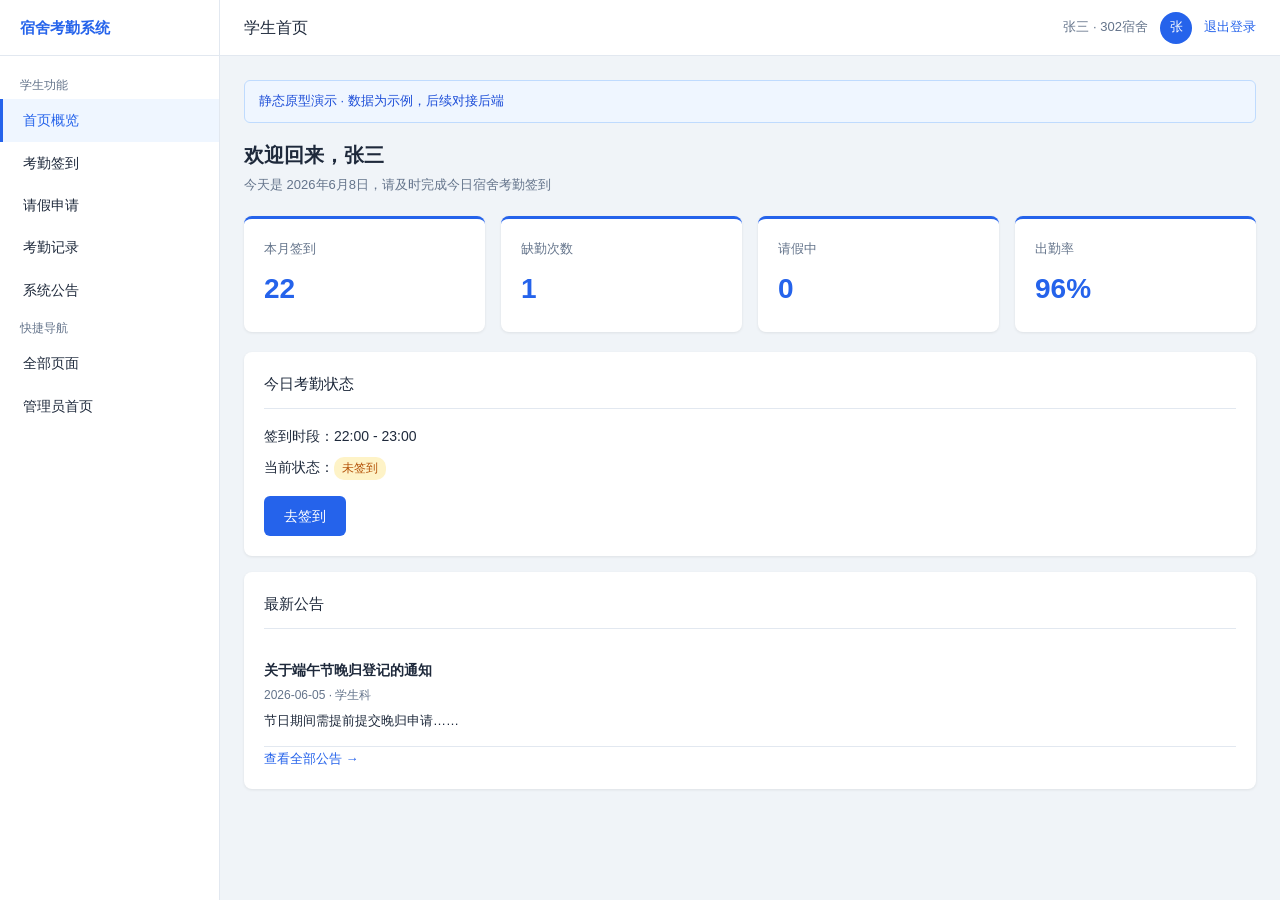
==== dormitory-management/src/main/webapp/prototype/student/index.html @ cf260c95 "项目初始框架" ====
<!DOCTYPE html>
<html lang="zh-CN">
<head>
    <meta charset="UTF-8">
    <meta name="viewport" content="width=device-width, initial-scale=1.0">
    <title>学生首页 - 宿舍考勤与管理系统</title>
    <link rel="stylesheet" href="../css/common.css">
</head>
<body>
<div class="layout">
    <!-- 侧边栏 -->
    <aside class="sidebar">
        <div class="sidebar-brand">宿舍考勤系统</div>
        <nav class="sidebar-nav">
            <div class="nav-group-title">学生功能</div>
            <a href="index.html" class="nav-item active">首页概览</a>
            <a href="checkin.html" class="nav-item">考勤签到</a>
            <a href="leave.html" class="nav-item">请假申请</a>
            <a href="records.html" class="nav-item">考勤记录</a>
            <a href="../announcements.html" class="nav-item">系统公告</a>
            <div class="nav-group-title">快捷导航</div>
            <a href="../index.html" class="nav-item">全部页面</a>
            <a href="../admin/index.html" class="nav-item">管理员首页</a>
        </nav>
    </aside>

    <div class="main-wrapper">
        <header class="topbar">
            <span class="topbar-title">学生首页</span>
            <div class="topbar-user">
                <span>张三 · 302宿舍</span>
                <div class="avatar">张</div>
                <a href="#" data-action="logout">退出登录</a>
            </div>
        </header>

        <main class="main-content">
            <div class="alert alert-info">静态原型演示 · 数据为示例，后续对接后端</div>
            <div class="page-header">
                <h2>欢迎回来，张三</h2>
                <p>今天是 2026年6月8日，请及时完成今日宿舍考勤签到</p>
            </div>

            <!-- 后续接入：GET /api/student/dashboard 获取统计数据 -->
            <div class="stats-grid">
                <div class="stat-card">
                    <div class="label">本月签到</div>
                    <div class="value">22</div>
                </div>
                <div class="stat-card">
                    <div class="label">缺勤次数</div>
                    <div class="value">1</div>
                </div>
                <div class="stat-card">
                    <div class="label">请假中</div>
                    <div class="value">0</div>
                </div>
                <div class="stat-card">
                    <div class="label">出勤率</div>
                    <div class="value">96%</div>
                </div>
            </div>

            <div class="card">
                <div class="card-title">今日考勤状态</div>
                <p>签到时段：22:00 - 23:00</p>
                <p style="margin-top:8px;">
                    当前状态：<span class="badge badge-warning">未签到</span>
                </p>
                <a href="checkin.html" class="btn btn-primary" style="margin-top:16px;">去签到</a>
            </div>

            <div class="card">
                <div class="card-title">最新公告</div>
                <!-- 后续接入：GET /api/announcements?limit=3 -->
                <div class="announcement-item">
                    <h4>关于端午节晚归登记的通知</h4>
                    <div class="meta">2026-06-05 · 学生科</div>
                    <p>节日期间需提前提交晚归申请……</p>
                </div>
                <a href="../announcements.html" class="btn-link">查看全部公告 →</a>
            </div>
        </main>
    </div>
</div>
<script src="../js/common.js"></script>
</body>
</html>
---- dormitory-management/src/main/webapp/prototype/css/common.css ----
/* ============================================================
   宿舍考勤与管理系统 - 全局样式（蓝白校园风）
   ============================================================ */

:root {
    --primary: #2563eb;
    --primary-light: #3b82f6;
    --primary-dark: #1d4ed8;
    --primary-bg: #eff6ff;
    --white: #ffffff;
    --bg: #f0f4f8;
    --text: #1e293b;
    --text-secondary: #64748b;
    --border: #e2e8f0;
    --success: #22c55e;
    --warning: #f59e0b;
    --danger: #ef4444;
    --sidebar-width: 220px;
    --header-height: 56px;
    --radius: 8px;
    --shadow: 0 1px 3px rgba(0, 0, 0, 0.08);
    --shadow-lg: 0 4px 12px rgba(37, 99, 235, 0.1);
}

* {
    margin: 0;
    padding: 0;
    box-sizing: border-box;
}

body {
    font-family: "Microsoft YaHei", "PingFang SC", Arial, sans-serif;
    background: var(--bg);
    color: var(--text);
    font-size: 14px;
    line-height: 1.6;
}

a {
    color: var(--primary);
    text-decoration: none;
}

a:hover {
    color: var(--primary-dark);
}

/* ===== 认证页（登录/注册） ===== */
.auth-page {
    min-height: 100vh;
    display: flex;
    align-items: center;
    justify-content: center;
    background: linear-gradient(135deg, var(--primary-bg) 0%, var(--white) 50%, #dbeafe 100%);
}

.auth-card {
    width: 420px;
    background: var(--white);
    border-radius: var(--radius);
    box-shadow: var(--shadow-lg);
    padding: 36px 32px;
}

.auth-logo {
    text-align: center;
    margin-bottom: 28px;
}

.auth-logo h1 {
    font-size: 22px;
    color: var(--primary);
    margin-bottom: 6px;
}

.auth-logo p {
    font-size: 13px;
    color: var(--text-secondary);
}

/* ===== 后台布局 ===== */
.layout {
    display: flex;
    min-height: 100vh;
}

.sidebar {
    width: var(--sidebar-width);
    background: var(--white);
    border-right: 1px solid var(--border);
    position: fixed;
    top: 0;
    left: 0;
    bottom: 0;
    overflow-y: auto;
    z-index: 100;
}

.sidebar-brand {
    height: var(--header-height);
    display: flex;
    align-items: center;
    padding: 0 20px;
    border-bottom: 1px solid var(--border);
    font-size: 15px;
    font-weight: 600;
    color: var(--primary);
}

.sidebar-nav {
    padding: 12px 0;
}

.nav-group-title {
    padding: 8px 20px 4px;
    font-size: 12px;
    color: var(--text-secondary);
}

.nav-item {
    display: block;
    padding: 10px 20px;
    color: var(--text);
    border-left: 3px solid transparent;
    transition: all 0.2s;
}

.nav-item:hover {
    background: var(--primary-bg);
    color: var(--primary);
}

.nav-item.active {
    background: var(--primary-bg);
    color: var(--primary);
    border-left-color: var(--primary);
    font-weight: 500;
}

.main-wrapper {
    flex: 1;
    margin-left: var(--sidebar-width);
    display: flex;
    flex-direction: column;
    min-height: 100vh;
}

.topbar {
    height: var(--header-height);
    background: var(--white);
    border-bottom: 1px solid var(--border);
    display: flex;
    align-items: center;
    justify-content: space-between;
    padding: 0 24px;
    position: sticky;
    top: 0;
    z-index: 50;
}

.topbar-title {
    font-size: 16px;
    font-weight: 500;
}

.topbar-user {
    display: flex;
    align-items: center;
    gap: 12px;
    font-size: 13px;
    color: var(--text-secondary);
}

.topbar-user .avatar {
    width: 32px;
    height: 32px;
    border-radius: 50%;
    background: var(--primary);
    color: var(--white);
    display: flex;
    align-items: center;
    justify-content: center;
    font-size: 13px;
}

.main-content {
    flex: 1;
    padding: 24px;
}

/* ===== 通用组件 ===== */
.page-header {
    margin-bottom: 20px;
}

.page-header h2 {
    font-size: 20px;
    margin-bottom: 4px;
}

.page-header p {
    color: var(--text-secondary);
    font-size: 13px;
}

.card {
    background: var(--white);
    border-radius: var(--radius);
    box-shadow: var(--shadow);
    padding: 20px;
    margin-bottom: 16px;
}

.card-title {
    font-size: 15px;
    font-weight: 500;
    margin-bottom: 16px;
    padding-bottom: 12px;
    border-bottom: 1px solid var(--border);
}

.form-group {
    margin-bottom: 16px;
}

.form-group label {
    display: block;
    margin-bottom: 6px;
    font-size: 13px;
    color: var(--text);
}

.form-group label .required {
    color: var(--danger);
}

.form-control {
    width: 100%;
    padding: 9px 12px;
    border: 1px solid var(--border);
    border-radius: 6px;
    font-size: 14px;
    transition: border-color 0.2s;
}

.form-control:focus {
    outline: none;
    border-color: var(--primary);
    box-shadow: 0 0 0 3px rgba(37, 99, 235, 0.1);
}

textarea.form-control {
    resize: vertical;
    min-height: 90px;
}

.form-row {
    display: grid;
    grid-template-columns: 1fr 1fr;
    gap: 16px;
}

.btn {
    display: inline-block;
    padding: 9px 20px;
    border: none;
    border-radius: 6px;
    font-size: 14px;
    cursor: pointer;
    transition: background 0.2s;
}

.btn-primary {
    background: var(--primary);
    color: var(--white);
}

.btn-primary:hover {
    background: var(--primary-dark);
}

.btn-outline {
    background: var(--white);
    color: var(--primary);
    border: 1px solid var(--primary);
}

.btn-outline:hover {
    background: var(--primary-bg);
}

.btn-block {
    width: 100%;
    text-align: center;
}

.btn-sm {
    padding: 5px 12px;
    font-size: 12px;
}

.btn-link {
    background: none;
    border: none;
    color: var(--primary);
    cursor: pointer;
    font-size: 13px;
    padding: 0;
}

.btn-link:hover {
    text-decoration: underline;
}

.alert {
    padding: 10px 14px;
    border-radius: 6px;
    font-size: 13px;
    margin-bottom: 16px;
}

.alert-info {
    background: var(--primary-bg);
    color: var(--primary-dark);
    border: 1px solid #bfdbfe;
}

.alert-warning {
    background: #fffbeb;
    color: #b45309;
    border: 1px solid #fde68a;
}

.stats-grid {
    display: grid;
    grid-template-columns: repeat(4, 1fr);
    gap: 16px;
    margin-bottom: 20px;
}

.stat-card {
    background: var(--white);
    border-radius: var(--radius);
    padding: 20px;
    box-shadow: var(--shadow);
    border-top: 3px solid var(--primary);
}

.stat-card .label {
    font-size: 13px;
    color: var(--text-secondary);
    margin-bottom: 8px;
}

.stat-card .value {
    font-size: 28px;
    font-weight: 600;
    color: var(--primary);
}

.table-wrap {
    overflow-x: auto;
}

table {
    width: 100%;
    border-collapse: collapse;
}

table th,
table td {
    padding: 10px 14px;
    text-align: left;
    border-bottom: 1px solid var(--border);
    font-size: 13px;
}

table th {
    background: var(--primary-bg);
    color: var(--primary-dark);
    font-weight: 500;
}

table tr:hover td {
    background: #f8fafc;
}

.badge {
    display: inline-block;
    padding: 2px 8px;
    border-radius: 10px;
    font-size: 12px;
}

.badge-success { background: #dcfce7; color: #15803d; }
.badge-warning { background: #fef3c7; color: #b45309; }
.badge-danger  { background: #fee2e2; color: #b91c1c; }
.badge-info    { background: #dbeafe; color: #1d4ed8; }

.checkin-box {
    text-align: center;
    padding: 40px 20px;
}

.checkin-time {
    font-size: 48px;
    font-weight: 600;
    color: var(--primary);
    margin: 16px 0;
    font-variant-numeric: tabular-nums;
}

.checkin-date {
    font-size: 16px;
    color: var(--text-secondary);
    margin-bottom: 24px;
}

.checkin-status {
    display: inline-block;
    padding: 6px 16px;
    border-radius: 20px;
    font-size: 13px;
    margin-bottom: 24px;
}

.checkin-status.pending {
    background: #fef3c7;
    color: #b45309;
}

.checkin-status.done {
    background: #dcfce7;
    color: #15803d;
}

.announcement-item {
    padding: 14px 0;
    border-bottom: 1px solid var(--border);
}

.announcement-item:last-child {
    border-bottom: none;
}

.announcement-item h4 {
    font-size: 14px;
    margin-bottom: 4px;
}

.announcement-item .meta {
    font-size: 12px;
    color: var(--text-secondary);
    margin-bottom: 6px;
}

.announcement-item p {
    font-size: 13px;
    color: var(--text);
}

.auth-footer {
    text-align: center;
    margin-top: 16px;
    font-size: 13px;
    color: var(--text-secondary);
}

@media (max-width: 768px) {
    .sidebar { display: none; }
    .main-wrapper { margin-left: 0; }
    .stats-grid { grid-template-columns: repeat(2, 1fr); }
    .form-row { grid-template-columns: 1fr; }
}
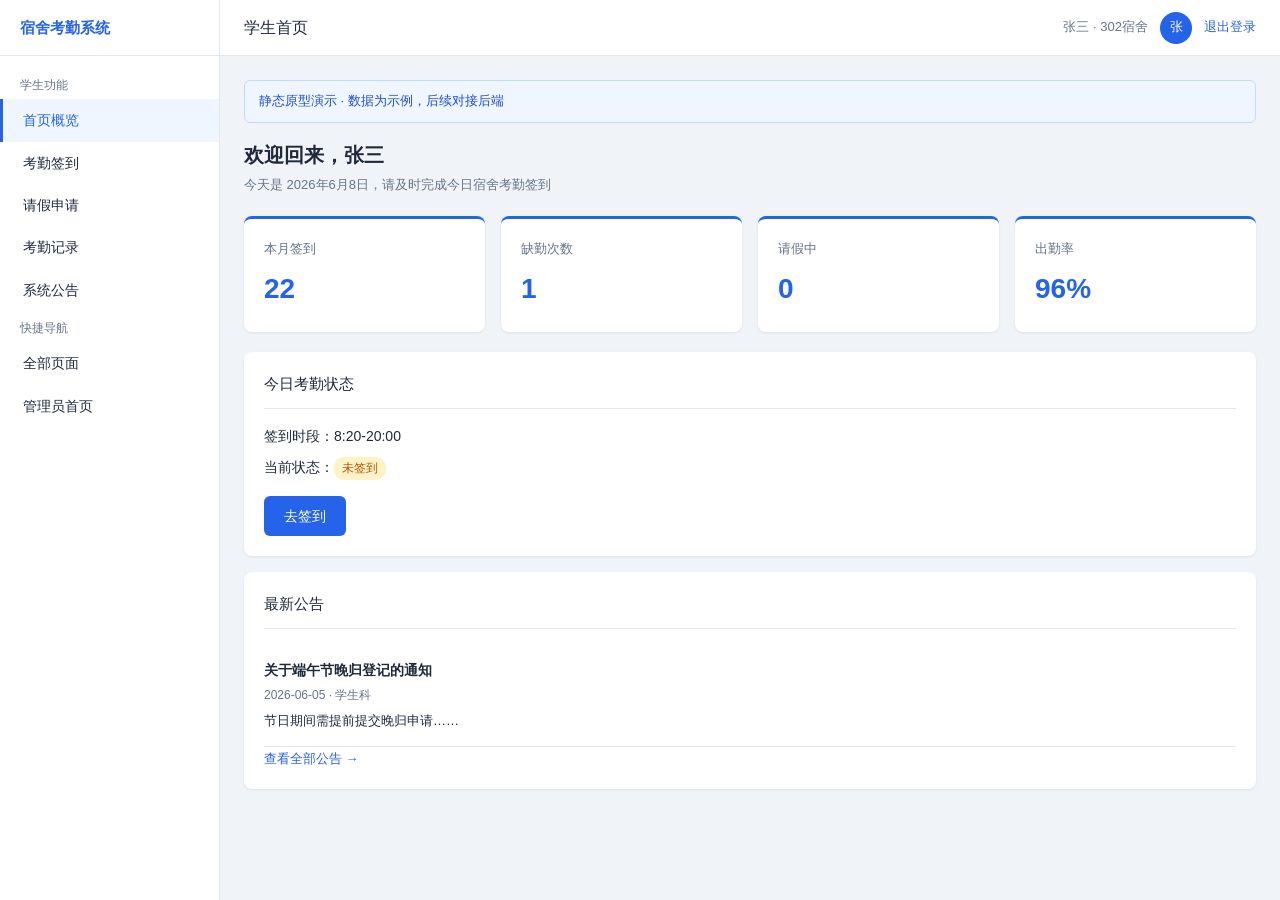
==== commit ac126107: "基本框架" ====
--- a/dormitory-management/src/main/webapp/prototype/student/index.html
+++ b/dormitory-management/src/main/webapp/prototype/student/index.html
@@ -63,7 +63,7 @@
 
             <div class="card">
                 <div class="card-title">今日考勤状态</div>
-                <p>签到时段：22:00 - 23:00</p>
+                <p>签到时段：8:20-20:00</p>
                 <p style="margin-top:8px;">
                     当前状态：<span class="badge badge-warning">未签到</span>
                 </p>
